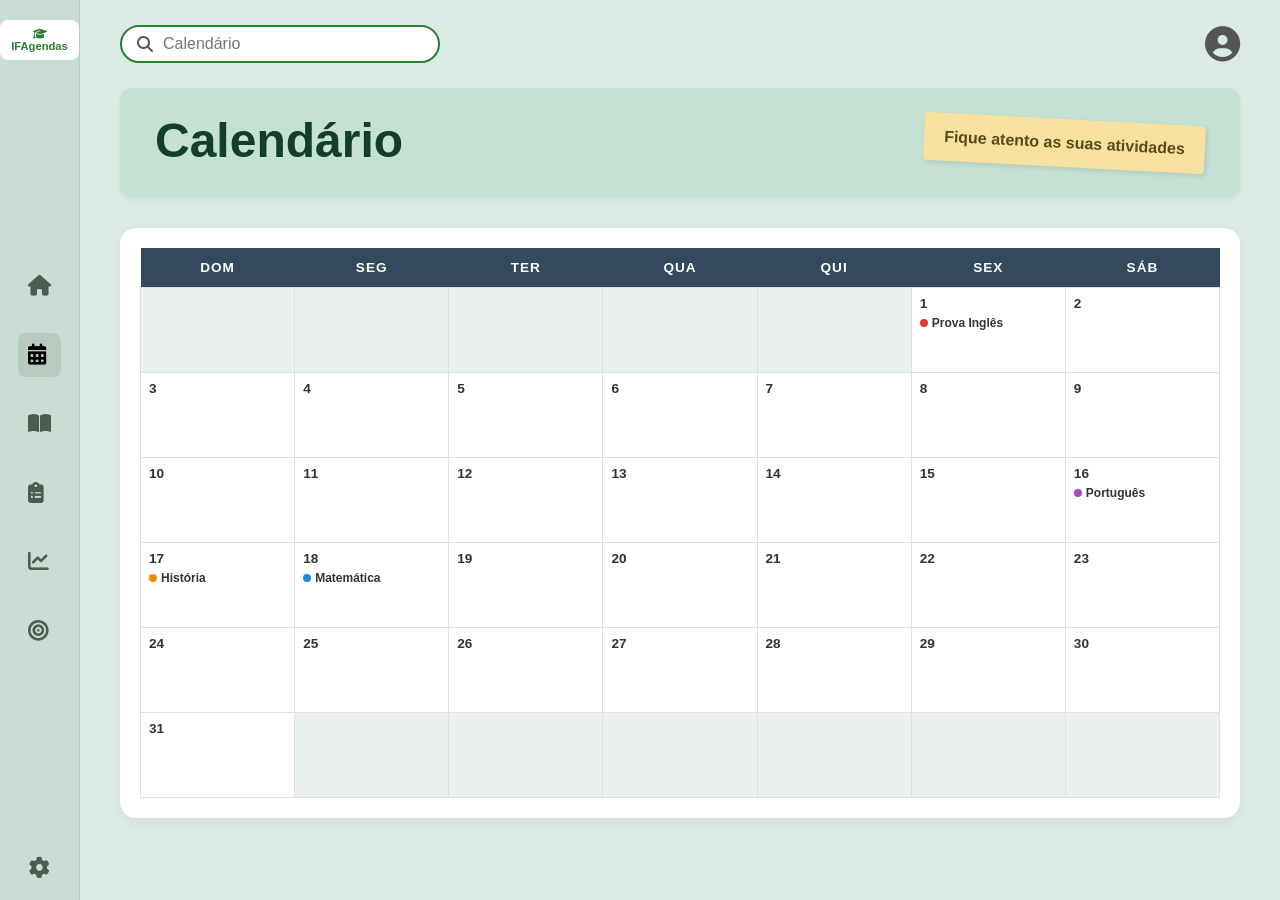
==== calendario.html @ 30a9ea05 "ok" ====
<!DOCTYPE html>
<html lang="pt">
<head>
    <meta charset="UTF-8">
    <meta name="viewport" content="width=device-width, initial-scale=1.0">
    <title>ifAgendas - Calendário</title>
    <link rel="stylesheet" href="css/dashboard.css">
    <link rel="stylesheet" href="css/calendario.css">
    <!-- Ícones do FontAwesome -->
    <link rel="stylesheet" href="https://cdnjs.cloudflare.com/ajax/libs/font-awesome/6.4.0/css/all.min.css">
</head>
<body>

    <div class="app-container">
        
        <!-- BARRA LATERAL -->
        <aside class="sidebar">
            <div class="sidebar-logo">
                <div class="logo-box">
                    <i class="fa-solid fa-graduation-cap"></i>
                    <span>IFAgendas</span>
                </div>
            </div>
            
            <nav class="sidebar-nav">
                <a href="inicio.html" class="nav-item"><i class="fa-solid fa-house"></i></a>
                <a href="calendario.html" class="nav-item active"><i class="fa-solid fa-calendar-days"></i></a>
                <a href="#" class="nav-item"><i class="fa-solid fa-book-open"></i></a>
                <a href="#" class="nav-item"><i class="fa-solid fa-clipboard-list"></i></a>
                <a href="#" class="nav-item"><i class="fa-solid fa-chart-line"></i></a>
                <a href="#" class="nav-item"><i class="fa-solid fa-bullseye"></i></a>
            </nav>

            <div class="sidebar-footer">
                <a href="#" class="nav-item"><i class="fa-solid fa-gear"></i></a>
            </div>
        </aside>

        <!-- CONTEÚDO PRINCIPAL -->
        <main class="main-content">
            
            <!-- CABEÇALHO -->
            <header class="top-header">
                <div class="search-box">
                    <i class="fa-solid fa-magnifying-glass"></i>
                    <input type="text" placeholder="Calendário">
                </div>
                <div class="user-profile">
                    <i class="fa-solid fa-circle-user"></i>
                </div>
            </header>

            <!-- BANNER DE TÍTULO -->
            <section class="welcome-banner">
                <div class="welcome-text">
                    <h1>Calendário</h1>
                </div>
                <div class="welcome-badge">
                    <span>Fique atento as suas atividades</span>
                </div>
            </section>

            <!-- TABELA DO CALENDÁRIO -->
            <div class="calendar-container">
                <table class="calendar-table">
                    <thead>
                        <tr>
                            <th>DOM</th>
                            <th>SEG</th>
                            <th>TER</th>
                            <th>QUA</th>
                            <th>QUI</th>
                            <th>SEX</th>
                            <th>SÁB</th>
                        </tr>
                    </thead>
                    <tbody>
                        <tr>
                            <td class="other-month"></td>
                            <td class="other-month"></td>
                            <td class="other-month"></td>
                            <td class="other-month"></td>
                            <td class="other-month"></td>
                            <td>
                                <span class="day-number">1</span>
                                <div class="event-tag"><span class="dot red"></span> Prova Inglês</div>
                            </td>
                            <td><span class="day-number">2</span></td>
                        </tr>
                        <tr>
                            <td><span class="day-number">3</span></td>
                            <td><span class="day-number">4</span></td>
                            <td><span class="day-number">5</span></td>
                            <td><span class="day-number">6</span></td>
                            <td><span class="day-number">7</span></td>
                            <td><span class="day-number">8</span></td>
                            <td><span class="day-number">9</span></td>
                        </tr>
                        <tr>
                            <td><span class="day-number">10</span></td>
                            <td><span class="day-number">11</span></td>
                            <td><span class="day-number">12</span></td>
                            <td><span class="day-number">13</span></td>
                            <td><span class="day-number">14</span></td>
                            <td><span class="day-number">15</span></td>
                            <td>
                                <span class="day-number">16</span>
                                <div class="event-tag"><span class="dot purple"></span> Português</div>
                            </td>
                        </tr>
                        <tr>
                            <td>
                                <span class="day-number">17</span>
                                <div class="event-tag"><span class="dot orange"></span> História</div>
                            </td>
                            <td>
                                <span class="day-number">18</span>
                                <div class="event-tag"><span class="dot blue"></span> Matemática</div>
                            </td>
                            <td><span class="day-number">19</span></td>
                            <td><span class="day-number">20</span></td>
                            <td><span class="day-number">21</span></td>
                            <td><span class="day-number">22</span></td>
                            <td><span class="day-number">23</span></td>
                        </tr>
                        <tr>
                            <td><span class="day-number">24</span></td>
                            <td><span class="day-number">25</span></td>
                            <td><span class="day-number">26</span></td>
                            <td><span class="day-number">27</span></td>
                            <td><span class="day-number">28</span></td>
                            <td><span class="day-number">29</span></td>
                            <td><span class="day-number">30</span></td>
                        </tr>
                        <tr>
                            <td><span class="day-number">31</span></td>
                            <td class="other-month"></td>
                            <td class="other-month"></td>
                            <td class="other-month"></td>
                            <td class="other-month"></td>
                            <td class="other-month"></td>
                            <td class="other-month"></td>
                        </tr>
                    </tbody>
                </table>
            </div>

        </main>

    </div>

</body>
</html>
---- css/dashboard.css ----
* {
    margin: 0;
    padding: 0;
    box-sizing: border-box;
    font-family: 'Segoe UI', Tahoma, Geneva, Verdana, sans-serif;
}

body {
    background-color: #dbebe3;
    color: #333;
}

.app-container {
    display: flex;
    height: 100vh;
    overflow: hidden;
}

/* BARRA LATERAL */
.sidebar {
    width: 80px;
    background-color: #c8ded4;
    display: flex;
    flex-direction: column;
    align-items: center;
    justify-content: space-between;
    padding: 20px 0;
    border-right: 1px solid #b7ccc2;
}

.sidebar-logo .logo-box {
    background: white;
    padding: 8px;
    border-radius: 8px;
    text-align: center;
    font-size: 0.7rem;
    font-weight: bold;
    color: #2e7d32;
}

.sidebar-nav {
    display: flex;
    flex-direction: column;
    gap: 25px;
}

.nav-item {
    font-size: 1.3rem;
    color: #4a5d53;
    text-decoration: none;
    padding: 10px;
    border-radius: 8px;
    transition: 0.2s;
}

.nav-item.active, .nav-item:hover {
    color: #000;
    background-color: #b5ccbf;
}

/* CONTEÚDO PRINCIPAL */
.main-content {
    flex: 1;
    display: flex;
    flex-direction: column;
    padding: 25px 40px;
    overflow-y: auto;
}

/* CABEÇALHO */
.top-header {
    display: flex;
    justify-content: space-between;
    align-items: center;
    margin-bottom: 25px;
}

.search-box {
    display: flex;
    align-items: center;
    background: white;
    border: 2px solid #2e7d32;
    border-radius: 30px;
    padding: 8px 15px;
    width: 320px;
}

.search-box i {
    color: #555;
    margin-right: 10px;
}

.search-box input {
    border: none;
    outline: none;
    width: 100%;
    font-size: 1rem;
}

.user-profile i {
    font-size: 2.2rem;
    color: #555;
}

/* BANNER DE BOAS-VINDAS */
.welcome-banner {
    background-color: #c5e1d4;
    border-radius: 12px;
    padding: 25px 35px;
    display: flex;
    justify-content: space-between;
    align-items: center;
    margin-bottom: 30px;
    box-shadow: 0 2px 5px rgba(0,0,0,0.05);
}

.welcome-text h1 {
    font-family: 'Brush Script MT', cursive, sans-serif;
    font-size: 3rem;
    color: #113f28;
    margin-bottom: 5px;
}

.welcome-text p {
    font-size: 1rem;
    color: #2b4d3d;
}

.welcome-badge {
    background-color: #f7e1a0;
    padding: 15px 20px;
    border-radius: 4px;
    transform: rotate(3deg);
    font-weight: bold;
    color: #5a4a15;
    box-shadow: 2px 2px 5px rgba(0,0,0,0.1);
}

/* GRADE DE CARTÕES */
.dashboard-grid {
    display: grid;
    grid-template-columns: 1fr 1.1fr 1fr;
    gap: 25px;
}

.card {
    background: white;
    border-radius: 16px;
    padding: 25px;
    box-shadow: 0 4px 12px rgba(0,0,0,0.05);
}

.card-header-title {
    display: flex;
    align-items: center;
    gap: 10px;
    margin-bottom: 15px;
    font-size: 1.1rem;
    color: #113f28;
}

/* COMPROMISSOS */
.date-badge {
    background-color: #e5f4ed;
    color: #2e7d32;
    padding: 6px 12px;
    border-radius: 20px;
    font-size: 0.85rem;
    display: inline-block;
    margin-bottom: 15px;
    font-weight: 600;
}

.agenda-list {
    list-style: none;
    display: flex;
    flex-direction: column;
    gap: 12px;
}

.agenda-list li {
    display: flex;
    align-items: center;
    gap: 10px;
    font-size: 0.95rem;
    color: #333;
}

.agenda-list li.highlight {
    background-color: #f5b7b1;
    padding: 8px 12px;
    border-radius: 8px;
    font-weight: bold;
}

/* ESTUDO RECENTE */
.study-list {
    list-style: none;
    display: flex;
    flex-direction: column;
    gap: 20px;
    margin-top: 15px;
}

.study-item-title {
    display: flex;
    align-items: center;
    gap: 10px;
    font-size: 1rem;
    margin-bottom: 3px;
}

.study-details {
    font-size: 0.85rem;
    color: #666;
    margin-left: 22px;
}

/* FEEDBACKS */
.feedback-section {
    margin-top: 15px;
}

.feedback-section label {
    font-size: 0.85rem;
    font-weight: bold;
    color: #333;
    display: block;
    margin-bottom: 8px;
}

.feedback-input-box {
    background-color: #e8f5e9;
    height: 65px;
    border-radius: 12px;
}

/* BOLINHAS DE ESTADO */
.dot {
    width: 10px;
    height: 10px;
    border-radius: 50%;
    display: inline-block;
}

.dot.green { background-color: #4caf50; }
.dot.red { background-color: #e53935; }
.dot.blue { background-color: #1e88e5; }
.dot.orange { background-color: #fb8c00; }
.dot.purple { background-color: #ab47bc; }
---- css/calendario.css ----
.calendar-container {
    background: white;
    border-radius: 16px;
    padding: 20px;
    box-shadow: 0 4px 12px rgba(0,0,0,0.05);
    overflow-x: auto;
}

.calendar-table {
    width: 100%;
    border-collapse: collapse;
    table-layout: fixed;
}

.calendar-table th {
    background-color: #34495e;
    color: white;
    text-align: center;
    padding: 12px;
    font-size: 0.85rem;
    letter-spacing: 1px;
}

.calendar-table td {
    height: 85px;
    border: 1px solid #e0e0e0;
    vertical-align: top;
    padding: 8px;
    position: relative;
    background-color: #ffffff;
}

.calendar-table td.other-month {
    background-color: #ebf1ef;
}

.day-number {
    font-size: 0.85rem;
    font-weight: 600;
    color: #333;
    display: block;
    margin-bottom: 5px;
}

/* Eventos dentro do calendário */
.event-tag {
    font-size: 0.75rem;
    font-weight: bold;
    color: #333;
    margin-top: 4px;
    display: flex;
    align-items: center;
    gap: 4px;
}

/* Cores das bolinhas dos eventos */
.dot {
    width: 8px;
    height: 8px;
    border-radius: 50%;
    display: inline-block;
}

.dot.red { background-color: #e53935; }
.dot.purple { background-color: #ab47bc; }
.dot.orange { background-color: #fb8c00; }
.dot.blue { background-color: #1e88e5; }
.dot.green { background-color: #4caf50; }
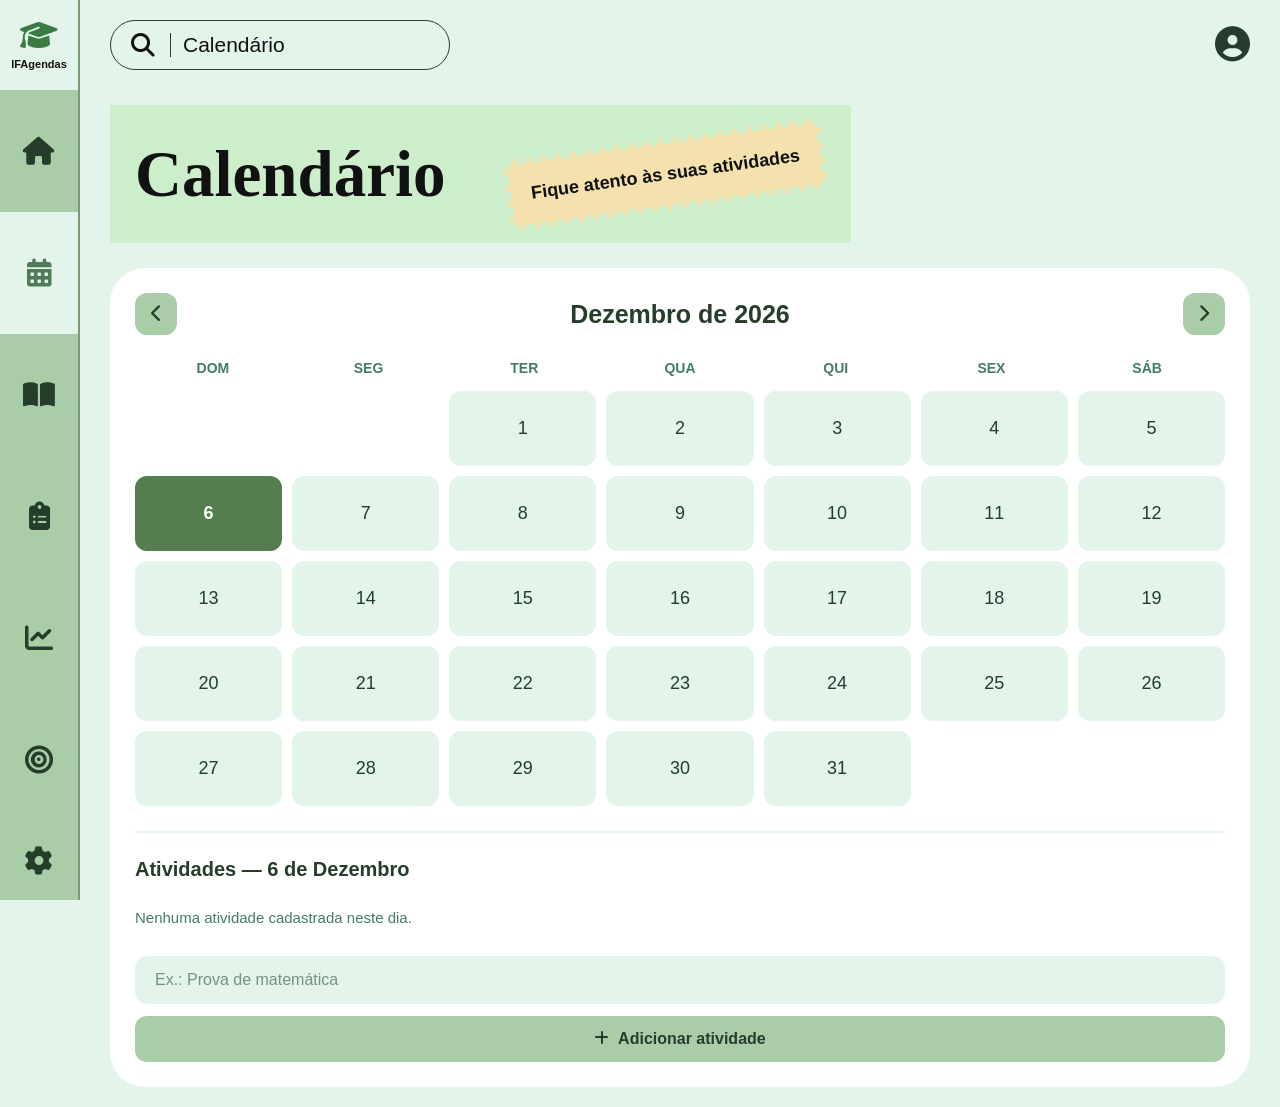
==== commit aa140a9e: "joia" ====
--- a/calendario.html
+++ b/calendario.html
@@ -1,153 +1,1030 @@
+
 <!DOCTYPE html>
-<html lang="pt">
+<html lang="pt-BR">
+
 <head>
     <meta charset="UTF-8">
     <meta name="viewport" content="width=device-width, initial-scale=1.0">
-    <title>ifAgendas - Calendário</title>
-    <link rel="stylesheet" href="css/dashboard.css">
-    <link rel="stylesheet" href="css/calendario.css">
-    <!-- Ícones do FontAwesome -->
+
+    <title>IFAgendas - Calendário</title>
+
+
     <link rel="stylesheet" href="https://cdnjs.cloudflare.com/ajax/libs/font-awesome/6.4.0/css/all.min.css">
+
+    
+<style>
+
+    /* CONFIGURAÇÕES GERAIS */
+
+    * {
+        margin: 0;
+        padding: 0;
+        box-sizing: border-box;
+    }
+
+    body {
+        font-family: 'Open Sans', sans-serif;
+        background-color: #e3f4eb;
+        color: #111;
+    }
+
+    .app-container {
+        display: flex;
+        min-height: 100vh;
+    }
+
+    /* MENU LATERAL */
+
+    .sidebar {
+        width: 80px;
+        background-color: #a9cda7;
+        display: flex;
+        flex-direction: column;
+        align-items: center;
+        position: fixed;
+        height: 100vh;
+        border-right: 2px solid #789b76;
+    }
+
+    .sidebar-logo {
+        width: 100%;
+        padding: 20px 5px;
+        text-align: center;
+        background-color: #e3f4eb;
+    }
+
+    .sidebar-logo i {
+        font-size: 30px;
+        color: #397b43;
+    }
+
+    .sidebar-logo span {
+        display: block;
+        font-size: 11px;
+        font-weight: bold;
+        margin-top: 8px;
+    }
+
+    .sidebar-nav {
+        width: 100%;
+        display: flex;
+        flex-direction: column;
+        flex: 1;
+    }
+
+    .nav-item {
+        display: flex;
+        align-items: center;
+        justify-content: center;
+        flex: 1;
+        min-height: 55px;
+        color: #263d2c;
+        font-size: 28px;
+        text-decoration: none;
+        transition: 0.2s;
+    }
+
+    .nav-item:hover {
+        background-color: #cce8cc;
+    }
+
+    .nav-item.active {
+        background-color: #e3f4eb;
+        color: #507b59;
+    }
+
+    .sidebar-footer {
+        width: 100%;
+        padding: 12px 0;
+    }
+
+    /* CONTEÚDO PRINCIPAL */
+
+    .main-content {
+        margin-left: 80px;
+        padding: 20px 30px;
+        width: calc(100% - 80px);
+    }
+
+    /* CABEÇALHO */
+
+    .top-header {
+        display: flex;
+        justify-content: space-between;
+        align-items: center;
+        margin-bottom: 35px;
+        gap: 15px;
+    }
+
+    .search-box {
+        display: flex;
+        align-items: center;
+        border: 1.5px solid #263d2c;
+        border-radius: 35px;
+        padding: 12px 20px;
+        width: 340px;
+        max-width: 100%;
+        min-width: 0;
+        gap: 15px;
+    }
+
+    .search-box i {
+        font-size: 24px;
+    }
+
+    .search-box input {
+        background: transparent;
+        border: none;
+        border-left: 1px solid #263d2c;
+        outline: none;
+        padding-left: 12px;
+        font-size: 21px;
+        width: 100%;
+        min-width: 0;
+        color: #111;
+    }
+
+    .search-box input::placeholder {
+        color: #111;
+    }
+
+    .user-profile {
+        font-size: 35px;
+        color: #263d2c;
+        cursor: pointer;
+    }
+
+    /* BANNER */
+
+    .welcome-banner {
+        background-color: #cceecb;
+        padding: 25px;
+        display: flex;
+        align-items: center;
+        justify-content: space-between;
+        width: 65%;
+        min-height: 138px;
+        margin-bottom: 8px;
+    }
+
+    .welcome-banner h1 {
+        font-family: 'Dancing Script', cursive;
+        font-size: 65px;
+        color: #111;
+    }
+
+    .welcome-badge {
+        background-color: #f5e1ad;
+        padding: 20px;
+        text-align: center;
+        font-size: 18px;
+        font-weight: bold;
+        transform: rotate(-8deg);
+        border: 5px dashed #cceecb;
+    }
+
+    /* CAIXA DO CALENDÁRIO */
+
+    .calendar-container {
+        background-color: #fff;
+        border-radius: 35px;
+        padding: 25px;
+        margin-top: 25px;
+        width: 100%;
+    }
+
+    /* CONTROLE DOS MESES */
+
+    .calendar-header {
+        display: flex;
+        align-items: center;
+        justify-content: space-between;
+        margin-bottom: 25px;
+        gap: 10px;
+    }
+
+    .calendar-header h2 {
+        color: #263d2c;
+        font-size: 25px;
+        font-weight: bold;
+        text-align: center;
+    }
+
+    .calendar-header button {
+        background-color: #a9cda7;
+        color: #263d2c;
+        border: none;
+        border-radius: 12px;
+        width: 42px;
+        height: 42px;
+        flex-shrink: 0;
+        cursor: pointer;
+        font-size: 18px;
+        transition: 0.2s;
+    }
+
+    .calendar-header button:hover {
+        background-color: #78ad72;
+        color: white;
+    }
+
+    /* DIAS DA SEMANA */
+
+    .week-days {
+        display: grid;
+        grid-template-columns: repeat(7, minmax(0, 1fr));
+        text-align: center;
+        margin-bottom: 15px;
+        color: #437d65;
+        font-weight: bold;
+        font-size: 14px;
+    }
+
+    /* ORGANIZAÇÃO DOS DIAS */
+
+    .calendar-days {
+        display: grid;
+        grid-template-columns: repeat(7, minmax(0, 1fr));
+        gap: 10px;
+    }
+
+    .calendar-day {
+        position: relative;
+        min-height: 75px;
+        display: flex;
+        align-items: center;
+        justify-content: center;
+        background-color: #e3f4eb;
+        border: 2px solid transparent;
+        border-radius: 12px;
+        cursor: pointer;
+        font-family: inherit;
+        font-size: 18px;
+        color: #263d2c;
+        transition: 0.2s;
+    }
+
+    .calendar-day:hover {
+        background-color: #cceecb;
+    }
+
+    /* DIA ATUAL */
+
+    .calendar-day.today {
+        border: 2px solid #547e50;
+        font-weight: bold;
+    }
+
+    /* DIA SELECIONADO */
+
+    .calendar-day.selected {
+        background-color: #547e50;
+        color: white;
+        font-weight: bold;
+    }
+
+    /* ESPAÇOS VAZIOS */
+
+    .calendar-day.empty {
+        background-color: transparent;
+        border: none;
+        cursor: default;
+    }
+
+    /* BOLINHA DE ATIVIDADE */
+
+    .event-dot {
+        position: absolute;
+        bottom: 9px;
+        width: 8px;
+        height: 8px;
+        background-color: #547e50;
+        border-radius: 50%;
+    }
+
+    .calendar-day.selected .event-dot {
+        background-color: #fff;
+    }
+
+    /* ÁREA DE ATIVIDADES */
+
+    .activities-container {
+        border-top: 2px solid #e3f4eb;
+        margin-top: 25px;
+        padding-top: 25px;
+    }
+
+    .activities-container h3 {
+        color: #263d2c;
+        font-size: 20px;
+        margin-bottom: 18px;
+    }
+
+    /* FORMULÁRIO DE ATIVIDADES */
+
+    .activity-form {
+        display: flex;
+        flex-direction: column;
+        gap: 12px;
+        margin-top: 20px;
+    }
+
+    .activity-form input {
+        width: 100%;
+        height: 48px;
+        padding: 12px 18px;
+        border: 2px solid transparent;
+        border-radius: 12px;
+        background-color: #e3f4eb;
+        font-size: 16px;
+        font-family: inherit;
+        outline: none;
+        color: #263d2c;
+    }
+
+    .activity-form input:focus {
+        border-color: #78ad72;
+    }
+
+    .activity-form input::placeholder {
+        color: #78917e;
+    }
+
+    /* BOTÃO ADICIONAR */
+
+    .add-button {
+        width: 100%;
+        background-color: #a9cda7;
+        color: #263d2c;
+        border: none;
+        border-radius: 12px;
+        padding: 14px;
+        font-size: 16px;
+        font-weight: bold;
+        cursor: pointer;
+        transition: 0.2s;
+    }
+
+    .add-button:hover {
+        background-color: #78ad72;
+        color: white;
+    }
+
+    .add-button i {
+        margin-right: 5px;
+    }
+
+    /* ATIVIDADES CADASTRADAS */
+
+    .activity-item {
+        display: flex;
+        align-items: center;
+        justify-content: space-between;
+        background-color: #e3f4eb;
+        padding: 15px 20px;
+        border-radius: 20px;
+        margin-bottom: 12px;
+        gap: 15px;
+    }
+
+    .activity-name {
+        display: flex;
+        align-items: center;
+        gap: 12px;
+        color: #263d2c;
+        font-size: 16px;
+        min-width: 0;
+        overflow-wrap: anywhere;
+    }
+
+    .activity-name i {
+        color: #547e50;
+        font-size: 20px;
+    }
+
+    /* BOTÃO EXCLUIR */
+
+    .delete-button {
+        background-color: transparent;
+        border: none;
+        color: #b93838;
+        font-size: 18px;
+        padding: 8px;
+        cursor: pointer;
+        transition: 0.2s;
+    }
+
+    .delete-button:hover {
+        background-color: #f5dddd;
+        border-radius: 8px;
+        color: #a51d1d;
+    }
+
+    /* MENSAGEM SEM ATIVIDADES */
+
+    .empty-message {
+        color: #437d65;
+        font-size: 15px;
+        padding: 10px 0;
+    }
+
+    /* RESPONSIVIDADE */
+
+    @media (max-width: 900px) {
+
+        .welcome-banner {
+            width: 100%;
+        }
+
+        .welcome-banner h1 {
+            font-size: 45px;
+        }
+
+        .calendar-day {
+            min-height: 60px;
+        }
+
+        .calendar-days {
+            gap: 6px;
+        }
+
+    }
+
+    @media (max-width: 500px) {
+
+        .sidebar {
+            width: 60px;
+        }
+
+        .sidebar-logo span {
+            font-size: 9px;
+        }
+
+        .nav-item {
+            font-size: 23px;
+        }
+
+        .main-content {
+            margin-left: 60px;
+            width: calc(100% - 60px);
+            padding: 15px;
+        }
+
+        .search-box {
+            padding: 10px;
+            gap: 8px;
+        }
+
+        .search-box input {
+            font-size: 15px;
+        }
+
+        .search-box i {
+            font-size: 18px;
+        }
+
+        .user-profile {
+            font-size: 28px;
+        }
+
+        .welcome-banner {
+            padding: 15px;
+            flex-wrap: wrap;
+            gap: 15px;
+        }
+
+        .welcome-banner h1 {
+            font-size: 38px;
+        }
+
+        .welcome-badge {
+            font-size: 12px;
+            padding: 8px;
+        }
+
+        .calendar-container {
+            padding: 12px;
+            border-radius: 20px;
+        }
+
+        .calendar-header h2 {
+            font-size: 16px;
+        }
+
+        .calendar-header button {
+            width: 30px;
+            height: 30px;
+            font-size: 13px;
+        }
+
+        .calendar-days {
+            gap: 4px;
+        }
+
+        .calendar-day {
+            min-height: 40px;
+            font-size: 13px;
+            border-radius: 7px;
+        }
+
+        .week-days {
+            font-size: 9px;
+        }
+
+        .event-dot {
+            width: 5px;
+            height: 5px;
+            bottom: 4px;
+        }
+
+        .activities-container h3 {
+            font-size: 16px;
+        }
+
+        .activity-item {
+            padding: 12px;
+        }
+
+        .activity-name {
+            font-size: 13px;
+        }
+
+    }
+
+</style>
+
+
 </head>
+
 <body>
 
     <div class="app-container">
-        
+
         <!-- BARRA LATERAL -->
+
         <aside class="sidebar">
+
             <div class="sidebar-logo">
                 <div class="logo-box">
                     <i class="fa-solid fa-graduation-cap"></i>
                     <span>IFAgendas</span>
                 </div>
             </div>
-            
+
             <nav class="sidebar-nav">
-                <a href="inicio.html" class="nav-item"><i class="fa-solid fa-house"></i></a>
-                <a href="calendario.html" class="nav-item active"><i class="fa-solid fa-calendar-days"></i></a>
-                <a href="#" class="nav-item"><i class="fa-solid fa-book-open"></i></a>
-                <a href="#" class="nav-item"><i class="fa-solid fa-clipboard-list"></i></a>
-                <a href="#" class="nav-item"><i class="fa-solid fa-chart-line"></i></a>
-                <a href="#" class="nav-item"><i class="fa-solid fa-bullseye"></i></a>
+
+                <a href="inicio.html" class="nav-item">
+                    <i class="fa-solid fa-house"></i>
+                </a>
+
+                <a href="calendario.html" class="nav-item active">
+                    <i class="fa-solid fa-calendar-days"></i>
+                </a>
+
+                <a href="estudos-recentes.html" class="nav-item">
+                    <i class="fa-solid fa-book-open"></i>
+                </a>
+
+                <a href="tarefas.html" class="nav-item">
+                    <i class="fa-solid fa-clipboard-list"></i>
+                </a>
+
+                <a href="evolução.html" class="nav-item">
+                    <i class="fa-solid fa-chart-line"></i>
+                </a>
+
+                <a href="metas.html" class="nav-item">
+                    <i class="fa-solid fa-bullseye"></i>
+                </a>
+
             </nav>
 
             <div class="sidebar-footer">
-                <a href="#" class="nav-item"><i class="fa-solid fa-gear"></i></a>
+
+                <a href="configurações.html" class="nav-item">
+                    <i class="fa-solid fa-gear"></i>
+                </a>
+
             </div>
+
         </aside>
 
         <!-- CONTEÚDO PRINCIPAL -->
+
         <main class="main-content">
-            
+
             <!-- CABEÇALHO -->
+
             <header class="top-header">
+
                 <div class="search-box">
                     <i class="fa-solid fa-magnifying-glass"></i>
                     <input type="text" placeholder="Calendário">
                 </div>
+
                 <div class="user-profile">
                     <i class="fa-solid fa-circle-user"></i>
                 </div>
+
             </header>
 
-            <!-- BANNER DE TÍTULO -->
+            <!-- BANNER -->
+
             <section class="welcome-banner">
+
                 <div class="welcome-text">
                     <h1>Calendário</h1>
                 </div>
+
                 <div class="welcome-badge">
-                    <span>Fique atento as suas atividades</span>
+                    <span>Fique atento às suas atividades</span>
                 </div>
+
             </section>
 
-            <!-- TABELA DO CALENDÁRIO -->
+            <!-- CALENDÁRIO -->
+
             <div class="calendar-container">
-                <table class="calendar-table">
-                    <thead>
-                        <tr>
-                            <th>DOM</th>
-                            <th>SEG</th>
-                            <th>TER</th>
-                            <th>QUA</th>
-                            <th>QUI</th>
-                            <th>SEX</th>
-                            <th>SÁB</th>
-                        </tr>
-                    </thead>
-                    <tbody>
-                        <tr>
-                            <td class="other-month"></td>
-                            <td class="other-month"></td>
-                            <td class="other-month"></td>
-                            <td class="other-month"></td>
-                            <td class="other-month"></td>
-                            <td>
-                                <span class="day-number">1</span>
-                                <div class="event-tag"><span class="dot red"></span> Prova Inglês</div>
-                            </td>
-                            <td><span class="day-number">2</span></td>
-                        </tr>
-                        <tr>
-                            <td><span class="day-number">3</span></td>
-                            <td><span class="day-number">4</span></td>
-                            <td><span class="day-number">5</span></td>
-                            <td><span class="day-number">6</span></td>
-                            <td><span class="day-number">7</span></td>
-                            <td><span class="day-number">8</span></td>
-                            <td><span class="day-number">9</span></td>
-                        </tr>
-                        <tr>
-                            <td><span class="day-number">10</span></td>
-                            <td><span class="day-number">11</span></td>
-                            <td><span class="day-number">12</span></td>
-                            <td><span class="day-number">13</span></td>
-                            <td><span class="day-number">14</span></td>
-                            <td><span class="day-number">15</span></td>
-                            <td>
-                                <span class="day-number">16</span>
-                                <div class="event-tag"><span class="dot purple"></span> Português</div>
-                            </td>
-                        </tr>
-                        <tr>
-                            <td>
-                                <span class="day-number">17</span>
-                                <div class="event-tag"><span class="dot orange"></span> História</div>
-                            </td>
-                            <td>
-                                <span class="day-number">18</span>
-                                <div class="event-tag"><span class="dot blue"></span> Matemática</div>
-                            </td>
-                            <td><span class="day-number">19</span></td>
-                            <td><span class="day-number">20</span></td>
-                            <td><span class="day-number">21</span></td>
-                            <td><span class="day-number">22</span></td>
-                            <td><span class="day-number">23</span></td>
-                        </tr>
-                        <tr>
-                            <td><span class="day-number">24</span></td>
-                            <td><span class="day-number">25</span></td>
-                            <td><span class="day-number">26</span></td>
-                            <td><span class="day-number">27</span></td>
-                            <td><span class="day-number">28</span></td>
-                            <td><span class="day-number">29</span></td>
-                            <td><span class="day-number">30</span></td>
-                        </tr>
-                        <tr>
-                            <td><span class="day-number">31</span></td>
-                            <td class="other-month"></td>
-                            <td class="other-month"></td>
-                            <td class="other-month"></td>
-                            <td class="other-month"></td>
-                            <td class="other-month"></td>
-                            <td class="other-month"></td>
-                        </tr>
-                    </tbody>
-                </table>
+
+                <!-- CONTROLE DOS MESES -->
+
+                <div class="calendar-header">
+
+                    <button type="button" onclick="mudarMes(-1)" aria-label="Mês anterior">
+                        <i class="fa-solid fa-chevron-left"></i>
+                    </button>
+
+                    <h2 id="mes-ano"></h2>
+
+                    <button type="button" onclick="mudarMes(1)" aria-label="Próximo mês">
+                        <i class="fa-solid fa-chevron-right"></i>
+                    </button>
+
+                </div>
+
+                <!-- DIAS DA SEMANA -->
+
+                <div class="week-days">
+                    <span>DOM</span>
+                    <span>SEG</span>
+                    <span>TER</span>
+                    <span>QUA</span>
+                    <span>QUI</span>
+                    <span>SEX</span>
+                    <span>SÁB</span>
+                </div>
+
+                <!-- DIAS GERADOS AUTOMATICAMENTE -->
+
+                <div class="calendar-days" id="calendar-days"></div>
+
+                <!-- ATIVIDADES -->
+
+                <div class="activities-container">
+
+                    <h3 id="data-selecionada"></h3>
+
+                    <div id="lista-atividades"></div>
+
+                    <form class="activity-form" onsubmit="adicionarAtividade(event)">
+
+                        <input
+                            type="text"
+                            id="atividade"
+                            placeholder="Ex.: Prova de matemática"
+                            required
+                        >
+
+                        <button type="submit" class="add-button">
+                            <i class="fa-solid fa-plus"></i>
+                            Adicionar atividade
+                        </button>
+
+                    </form>
+
+                </div>
+
             </div>
 
         </main>
 
     </div>
 
+    <!-- FUNCIONAMENTO DO CALENDÁRIO -->
+
+    <script>
+
+        const hoje = new Date();
+
+        let mesAtual = hoje.getMonth();
+        let anoAtual = hoje.getFullYear();
+        let diaSelecionado = hoje.getDate();
+
+        const meses = [
+            "Janeiro",
+            "Fevereiro",
+            "Março",
+            "Abril",
+            "Maio",
+            "Junho",
+            "Julho",
+            "Agosto",
+            "Setembro",
+            "Outubro",
+            "Novembro",
+            "Dezembro"
+        ];
+
+        // Recupera as atividades salvas no navegador
+
+        let atividades = JSON.parse(
+            localStorage.getItem("ifagendas_atividades")
+        ) || {};
+
+        // Identifica uma data específica
+
+        function chaveData(dia) {
+
+            return `${anoAtual}-${mesAtual + 1}-${dia}`;
+
+        }
+
+        // Cria o calendário
+
+        function gerarCalendario() {
+
+            const calendario = document.getElementById("calendar-days");
+
+            calendario.innerHTML = "";
+
+            document.getElementById("mes-ano").textContent =
+                meses[mesAtual] + " de " + anoAtual;
+
+            const primeiroDia = new Date(
+                anoAtual,
+                mesAtual,
+                1
+            ).getDay();
+
+            const totalDias = new Date(
+                anoAtual,
+                mesAtual + 1,
+                0
+            ).getDate();
+
+            // Espaços vazios antes do primeiro dia
+
+            for (let i = 0; i < primeiroDia; i++) {
+
+                const vazio = document.createElement("div");
+
+                vazio.className = "calendar-day empty";
+
+                calendario.appendChild(vazio);
+
+            }
+
+            // Criação dos dias do mês
+
+            for (let dia = 1; dia <= totalDias; dia++) {
+
+                const elemento = document.createElement("button");
+
+                elemento.type = "button";
+
+                elemento.className = "calendar-day";
+
+                elemento.textContent = dia;
+
+                elemento.setAttribute(
+                    "aria-label",
+                    dia + " de " + meses[mesAtual] + " de " + anoAtual
+                );
+
+                // Destaca o dia atual
+
+                if (
+                    dia === hoje.getDate() &&
+                    mesAtual === hoje.getMonth() &&
+                    anoAtual === hoje.getFullYear()
+                ) {
+
+                    elemento.classList.add("today");
+
+                }
+
+                // Destaca o dia selecionado
+
+                if (dia === diaSelecionado) {
+
+                    elemento.classList.add("selected");
+
+                }
+
+                // Mostra uma bolinha nos dias com atividades
+
+                if (
+                    atividades[chaveData(dia)] &&
+                    atividades[chaveData(dia)].length > 0
+                ) {
+
+                    const bolinha = document.createElement("span");
+
+                    bolinha.className = "event-dot";
+
+                    elemento.appendChild(bolinha);
+
+                }
+
+                // Seleciona o dia clicado
+
+                elemento.onclick = function () {
+
+                    diaSelecionado = dia;
+
+                    gerarCalendario();
+
+                };
+
+                calendario.appendChild(elemento);
+
+            }
+
+            mostrarAtividades();
+
+        }
+
+        // Avança ou volta os meses
+
+        function mudarMes(valor) {
+
+            mesAtual += valor;
+
+            if (mesAtual > 11) {
+
+                mesAtual = 0;
+                anoAtual++;
+
+            }
+
+            if (mesAtual < 0) {
+
+                mesAtual = 11;
+                anoAtual--;
+
+            }
+
+            diaSelecionado = 1;
+
+            gerarCalendario();
+
+        }
+
+        // Mostra as atividades do dia selecionado
+
+        function mostrarAtividades() {
+
+            const lista = document.getElementById("lista-atividades");
+
+            lista.innerHTML = "";
+
+            document.getElementById("data-selecionada").textContent =
+                "Atividades — " +
+                diaSelecionado +
+                " de " +
+                meses[mesAtual];
+
+            const chave = chaveData(diaSelecionado);
+
+            const atividadesDoDia = atividades[chave] || [];
+
+            if (atividadesDoDia.length === 0) {
+
+                lista.innerHTML =
+                    '<p class="empty-message">Nenhuma atividade cadastrada neste dia.</p>';
+
+                return;
+
+            }
+
+            atividadesDoDia.forEach(function (atividade, indice) {
+
+                const item = document.createElement("div");
+
+                item.className = "activity-item";
+
+                const nome = document.createElement("div");
+
+                nome.className = "activity-name";
+
+                const icone = document.createElement("i");
+
+                icone.className = "fa-solid fa-book-open";
+
+                const texto = document.createElement("span");
+
+                texto.textContent = atividade;
+
+                nome.appendChild(icone);
+                nome.appendChild(texto);
+
+                const excluir = document.createElement("button");
+
+                excluir.type = "button";
+
+                excluir.className = "delete-button";
+
+                excluir.setAttribute("aria-label", "Excluir atividade");
+
+                excluir.innerHTML =
+                    '<i class="fa-solid fa-trash"></i>';
+
+                excluir.onclick = function () {
+
+                    excluirAtividade(indice);
+
+                };
+
+                item.appendChild(nome);
+                item.appendChild(excluir);
+
+                lista.appendChild(item);
+
+            });
+
+        }
+
+        // Adiciona uma atividade
+
+        function adicionarAtividade(event) {
+
+            event.preventDefault();
+
+            const campo = document.getElementById("atividade");
+
+            const texto = campo.value.trim();
+
+            if (texto === "") {
+
+                return;
+
+            }
+
+            const chave = chaveData(diaSelecionado);
+
+            if (!atividades[chave]) {
+
+                atividades[chave] = [];
+
+            }
+
+            atividades[chave].push(texto);
+
+            salvarAtividades();
+
+            campo.value = "";
+
+            gerarCalendario();
+
+        }
+
+        // Exclui uma atividade
+
+        function excluirAtividade(indice) {
+
+            const chave = chaveData(diaSelecionado);
+
+            atividades[chave].splice(indice, 1);
+
+            if (atividades[chave].length === 0) {
+
+                delete atividades[chave];
+
+            }
+
+            salvarAtividades();
+
+            gerarCalendario();
+
+        }
+
+        // Salva as atividades no navegador
+
+        function salvarAtividades() {
+
+            localStorage.setItem(
+                "ifagendas_atividades",
+                JSON.stringify(atividades)
+            );
+
+        }
+
+        // Inicia o calendário automaticamente
+
+        gerarCalendario();
+
+    </script>
+
 </body>
-</html>+
+</html>
